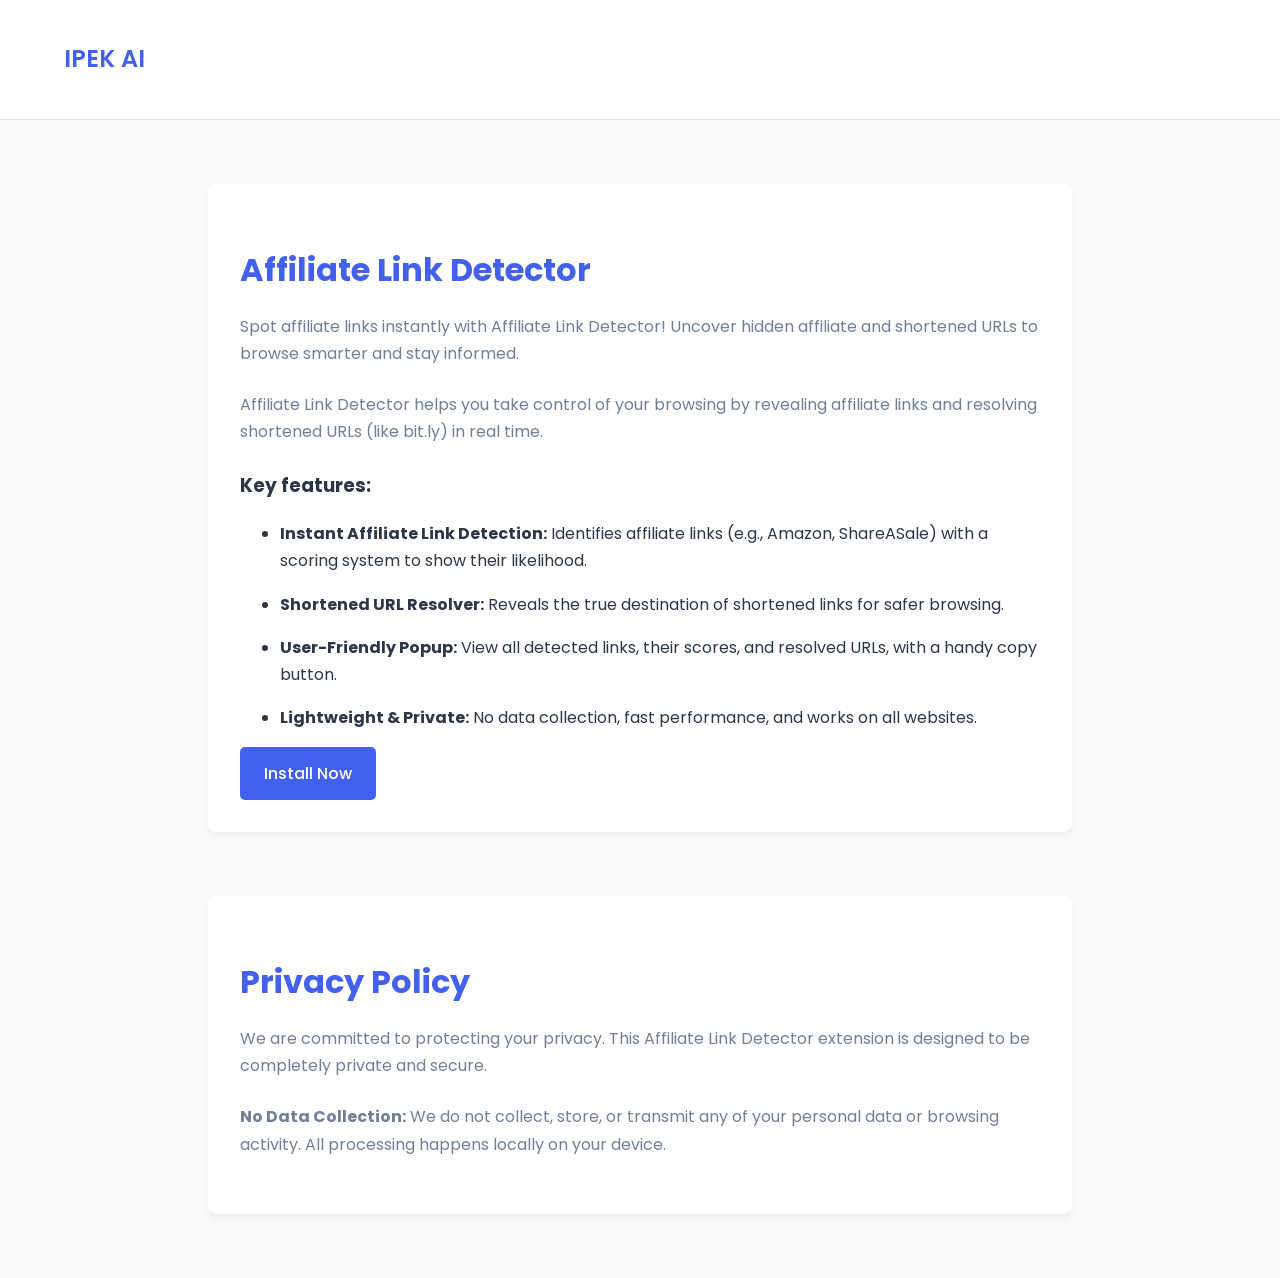
==== affiliate-link-detector.html @ 14a86efe "feat: add privacy policy to affiliate link detector page" ====
<!DOCTYPE html>
<html lang="en">
<head>
    <meta charset="UTF-8">
    <meta name="viewport" content="width=device-width, initial-scale=1.0">
    <title>Affiliate Link Detector - IPEK AI</title>
    <link href="https://fonts.googleapis.com/css2?family=Poppins:wght@300;400;500;600;700&display=swap" rel="stylesheet">
    <style>
        :root {
            --primary-color: #4361ee;
            --text-dark: #2d3748;
            --text-light: #718096;
            --background-main: #f8fafc;
            --card-background: #ffffff;
            --border-color: #e2e8f0;
        }
        body {
            font-family: 'Poppins', sans-serif;
            background-color: var(--background-main);
            color: var(--text-dark);
            line-height: 1.7;
            margin: 0;
            padding: 0;
        }
        .navbar {
            background-color: var(--card-background);
            padding: 1.2rem 5%;
            border-bottom: 1px solid var(--border-color);
            display: flex;
            justify-content: space-between;
            align-items: center;
        }
        .navbar h1 a {
            color: var(--primary-color);
            font-size: 1.5rem;
            font-weight: 600;
            text-decoration: none;
        }
        .container {
            max-width: 800px;
            margin: 4rem auto;
            padding: 2rem;
            background-color: var(--card-background);
            border-radius: 8px;
            box-shadow: 0 4px 6px rgba(0,0,0,0.05);
        }
        h2 {
            color: var(--primary-color);
            font-size: 2rem;
            margin-bottom: 1rem;
        }
        p {
            color: var(--text-light);
            margin-bottom: 1.5rem;
        }
        .features li {
            margin-bottom: 1rem;
        }
        .cta-button {
            display: inline-block;
            background-color: var(--primary-color);
            color: white;
            padding: 0.8rem 1.5rem;
            border-radius: 5px;
            text-decoration: none;
            font-weight: 500;
            transition: background-color 0.3s ease;
        }
        .cta-button:hover {
            background-color: #3f37c9;
        }
    </style>
</head>
<body>
    <nav class="navbar">
        <h1><a href="/">IPEK AI</a></h1>
    </nav>
    <div class="container">
        <h2>Affiliate Link Detector</h2>
        <p>Spot affiliate links instantly with Affiliate Link Detector! Uncover hidden affiliate and shortened URLs to browse smarter and stay informed.</p>
        <p>Affiliate Link Detector helps you take control of your browsing by revealing affiliate links and resolving shortened URLs (like bit.ly) in real time.</p>
        <h3>Key features:</h3>
        <ul class="features">
            <li><strong>Instant Affiliate Link Detection:</strong> Identifies affiliate links (e.g., Amazon, ShareASale) with a scoring system to show their likelihood.</li>
            <li><strong>Shortened URL Resolver:</strong> Reveals the true destination of shortened links for safer browsing.</li>
            <li><strong>User-Friendly Popup:</strong> View all detected links, their scores, and resolved URLs, with a handy copy button.</li>
            <li><strong>Lightweight & Private:</strong> No data collection, fast performance, and works on all websites.</li>
        </ul>
        <a href="#" class="cta-button">Install Now</a>
    </div>

    <div class="container" id="privacy-policy">
        <h2>Privacy Policy</h2>
        <p>We are committed to protecting your privacy. This Affiliate Link Detector extension is designed to be completely private and secure.</p>
        <p><strong>No Data Collection:</strong> We do not collect, store, or transmit any of your personal data or browsing activity. All processing happens locally on your device.</p>
    </div>
</body>
</html>
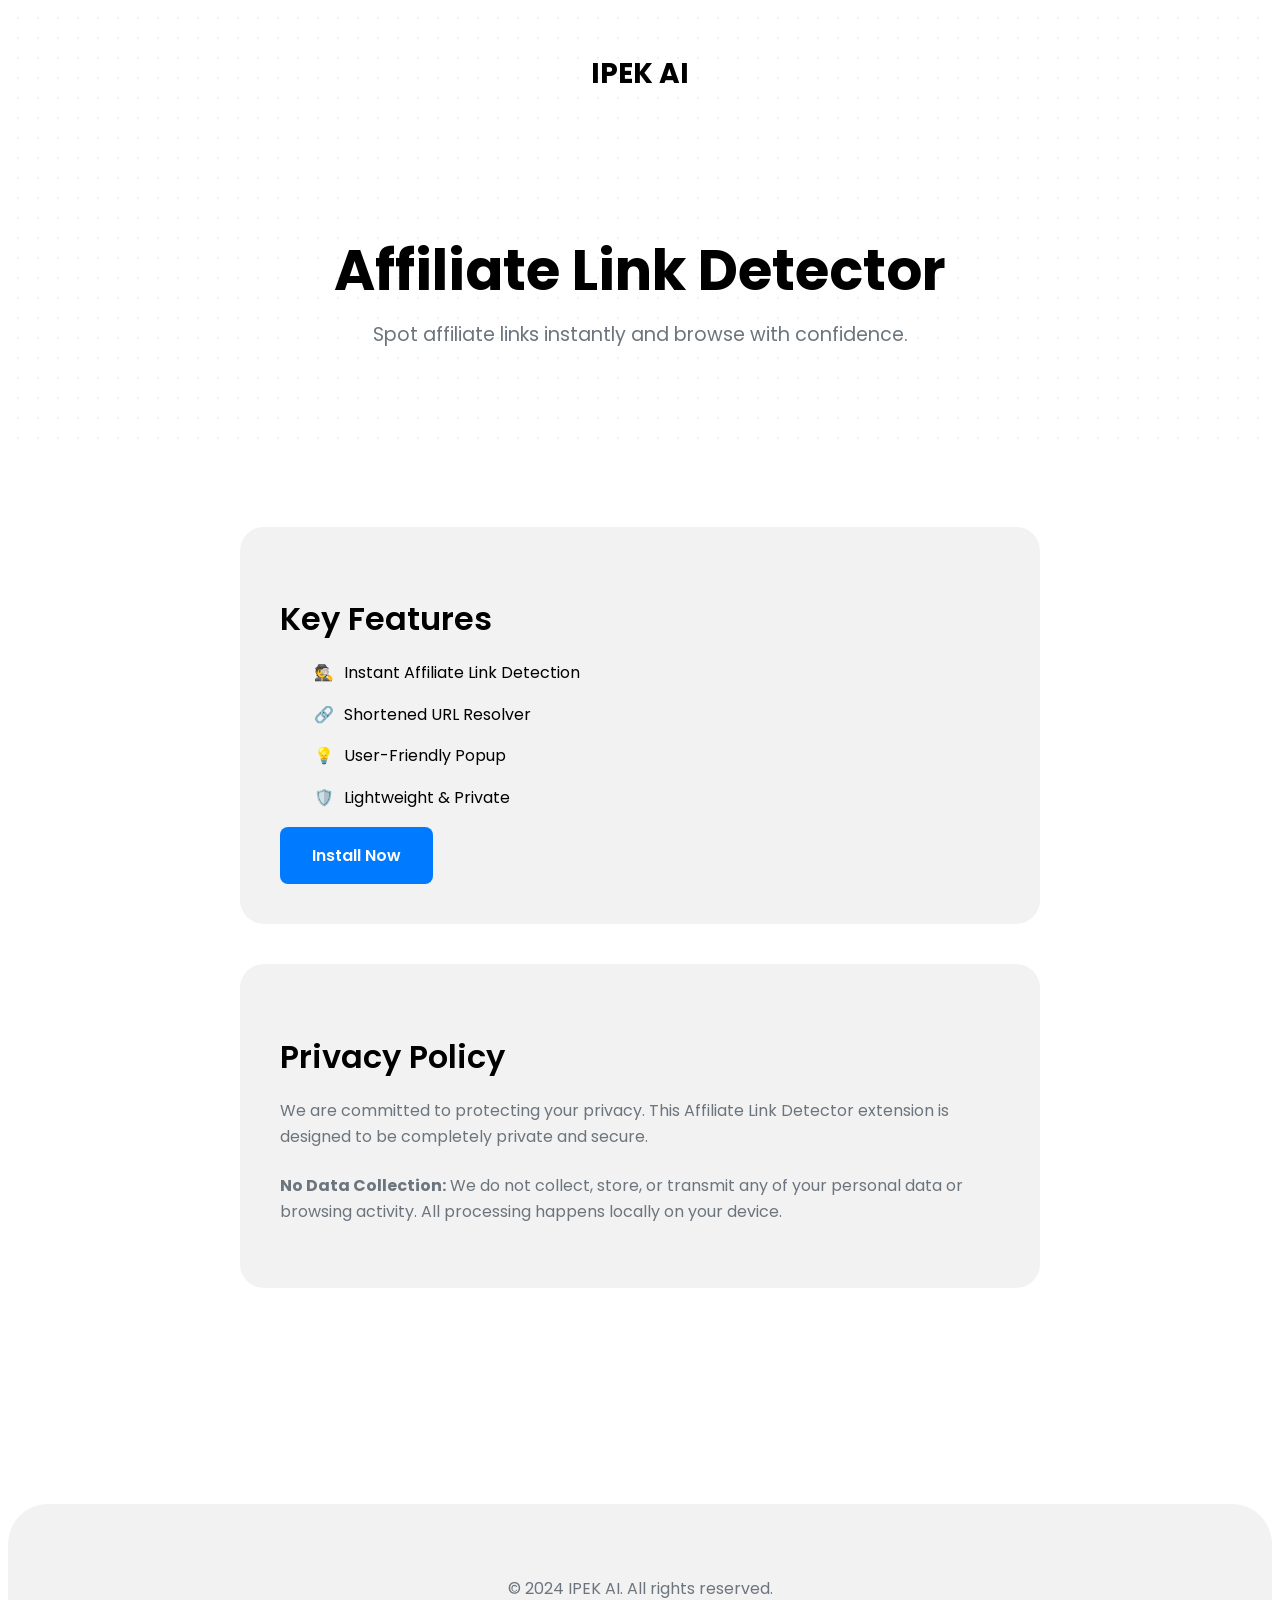
==== commit 3eb85b03: "feat: add privacy policy to affiliate link detector page" ====
--- a/affiliate-link-detector.html
+++ b/affiliate-link-detector.html
@@ -7,92 +7,211 @@
     <link href="https://fonts.googleapis.com/css2?family=Poppins:wght@300;400;500;600;700&display=swap" rel="stylesheet">
     <style>
         :root {
-            --primary-color: #4361ee;
-            --text-dark: #2d3748;
-            --text-light: #718096;
-            --background-main: #f8fafc;
-            --card-background: #ffffff;
-            --border-color: #e2e8f0;
-        }
+            --background: 0 0% 100%;
+            --foreground: 0 0% 0%;
+            --card: 0 0% 100%;
+            --card-foreground: 0 0% 0%;
+            --popover: 0 0% 100%;
+            --popover-foreground: 0 0% 0%;
+            --primary: 0 0% 0%;
+            --primary-foreground: 0 0% 100%;
+            --secondary: 0 0% 95%;
+            --secondary-foreground: 0 0% 0%;
+            --muted: 0 0% 95%;
+            --muted-foreground: 0 0% 45%;
+            --accent: 45 100% 50%;
+            --accent-foreground: 0 0% 0%;
+            --destructive: 0 84.2% 60.2%;
+            --destructive-foreground: 0 0% 100%;
+            --border: 0 0% 95%;
+            --input: 0 0% 95%;
+            --ring: 45 100% 50%;
+            --radius: 1rem;
+        }
+
+        *, :after, :before {
+            box-sizing: border-box;
+            border: 0 solid #e5e7eb;
+        }
+
         body {
             font-family: 'Poppins', sans-serif;
-            background-color: var(--background-main);
-            color: var(--text-dark);
-            line-height: 1.7;
-            margin: 0;
-            padding: 0;
-        }
+            background-color: hsl(var(--background));
+            color: hsl(var(--foreground));
+            line-height: 1.6;
+            -webkit-font-smoothing: antialiased;
+            -moz-osx-font-smoothing: grayscale;
+        }
+
+        .grid-pattern-large {
+            position: relative;
+            overflow: hidden;
+            background-color: white;
+        }
+
+        .grid-pattern-large:before {
+            content: "";
+            position: absolute;
+            top: 0;
+            left: 0;
+            right: 0;
+            bottom: 0;
+            z-index: 0;
+            background-image: radial-gradient(circle, rgba(0,0,0,0.05) 1px, transparent 1px);
+            background-size: 20px 20px;
+        }
+        
+        .grid-pattern-large > * {
+            position: relative;
+            z-index: 1;
+        }
+
         .navbar {
-            background-color: var(--card-background);
-            padding: 1.2rem 5%;
-            border-bottom: 1px solid var(--border-color);
+            padding: 1.5rem 5%;
             display: flex;
-            justify-content: space-between;
+            justify-content: center;
             align-items: center;
         }
+
         .navbar h1 a {
-            color: var(--primary-color);
-            font-size: 1.5rem;
-            font-weight: 600;
+            font-size: 1.75rem;
+            font-weight: 700;
+            color: hsl(var(--primary));
             text-decoration: none;
         }
+
+        .hero {
+            padding: 6rem 1.5rem;
+            text-align: center;
+        }
+
+        .hero h2 {
+            font-size: 3.5rem;
+            font-weight: 700;
+            max-width: 800px;
+            margin: 0 auto 1rem;
+            line-height: 1.2;
+        }
+
+        .hero p {
+            font-size: 1.2rem;
+            max-width: 700px;
+            margin: 0 auto;
+            color: #6c757d;
+        }
+
+        .section {
+            padding: 5rem 5%;
+        }
+        
         .container {
             max-width: 800px;
-            margin: 4rem auto;
-            padding: 2rem;
-            background-color: var(--card-background);
-            border-radius: 8px;
-            box-shadow: 0 4px 6px rgba(0,0,0,0.05);
-        }
-        h2 {
-            color: var(--primary-color);
+            margin: 0 auto;
+        }
+
+        .card {
+            background-color: #f2f2f2;
+            border-radius: 1.5rem;
+            padding: 2.5rem;
+            margin-bottom: 2.5rem;
+        }
+
+        .card h2 {
             font-size: 2rem;
+            font-weight: 600;
             margin-bottom: 1rem;
         }
-        p {
-            color: var(--text-light);
+
+        .card p {
+            color: #6c757d;
             margin-bottom: 1.5rem;
         }
-        .features li {
+
+        .card .features {
+            list-style-type: none;
+            padding: 0;
+        }
+
+        .card .features li {
             margin-bottom: 1rem;
-        }
+            padding-left: 2rem;
+            position: relative;
+        }
+
+        .card .features li .icon {
+            display: inline-block;
+            width: 1.5rem;
+            text-align: center;
+            margin-right: 0.5rem;
+        }
+
         .cta-button {
             display: inline-block;
-            background-color: var(--primary-color);
+            background-color: #007bff;
             color: white;
-            padding: 0.8rem 1.5rem;
-            border-radius: 5px;
+            padding: 1rem 2rem;
+            border-radius: 0.5rem;
             text-decoration: none;
-            font-weight: 500;
+            font-weight: 600;
             transition: background-color 0.3s ease;
         }
+
         .cta-button:hover {
-            background-color: #3f37c9;
+            background-color: #0056b3;
+        }
+
+        footer {
+            text-align: center;
+            padding: 4rem 1.5rem;
+            background-color: #f2f2f2;
+            border-top-left-radius: 40px;
+            border-top-right-radius: 40px;
+            margin-top: 6rem;
+        }
+
+        footer p {
+            margin: 0.5rem 0;
+            color: #6c757d;
         }
     </style>
 </head>
 <body>
-    <nav class="navbar">
-        <h1><a href="/">IPEK AI</a></h1>
-    </nav>
-    <div class="container">
-        <h2>Affiliate Link Detector</h2>
-        <p>Spot affiliate links instantly with Affiliate Link Detector! Uncover hidden affiliate and shortened URLs to browse smarter and stay informed.</p>
-        <p>Affiliate Link Detector helps you take control of your browsing by revealing affiliate links and resolving shortened URLs (like bit.ly) in real time.</p>
-        <h3>Key features:</h3>
-        <ul class="features">
-            <li><strong>Instant Affiliate Link Detection:</strong> Identifies affiliate links (e.g., Amazon, ShareASale) with a scoring system to show their likelihood.</li>
-            <li><strong>Shortened URL Resolver:</strong> Reveals the true destination of shortened links for safer browsing.</li>
-            <li><strong>User-Friendly Popup:</strong> View all detected links, their scores, and resolved URLs, with a handy copy button.</li>
-            <li><strong>Lightweight & Private:</strong> No data collection, fast performance, and works on all websites.</li>
-        </ul>
-        <a href="#" class="cta-button">Install Now</a>
+    <div class="grid-pattern-large">
+        <nav class="navbar">
+            <h1><a href="/">IPEK AI</a></h1>
+        </nav>
+
+        <section class="hero">
+            <h2>Affiliate Link Detector</h2>
+            <p>Spot affiliate links instantly and browse with confidence.</p>
+        </section>
     </div>
 
-    <div class="container" id="privacy-policy">
-        <h2>Privacy Policy</h2>
-        <p>We are committed to protecting your privacy. This Affiliate Link Detector extension is designed to be completely private and secure.</p>
-        <p><strong>No Data Collection:</strong> We do not collect, store, or transmit any of your personal data or browsing activity. All processing happens locally on your device.</p>
-    </div>
+    <main>
+        <section class="section">
+            <div class="container">
+                <div class="card">
+                    <h2>Key Features</h2>
+                    <ul class="features">
+                        <li><span class="icon">🕵️</span>Instant Affiliate Link Detection</li>
+                        <li><span class="icon">🔗</span>Shortened URL Resolver</li>
+                        <li><span class="icon">💡</span>User-Friendly Popup</li>
+                        <li><span class="icon">🛡️</span>Lightweight & Private</li>
+                    </ul>
+                    <a href="#" class="cta-button">Install Now</a>
+                </div>
+
+                <div class="card" id="privacy-policy">
+                    <h2>Privacy Policy</h2>
+                    <p>We are committed to protecting your privacy. This Affiliate Link Detector extension is designed to be completely private and secure.</p>
+                    <p><strong>No Data Collection:</strong> We do not collect, store, or transmit any of your personal data or browsing activity. All processing happens locally on your device.</p>
+                </div>
+            </div>
+        </section>
+    </main>
+
+    <footer>
+        <p>&copy; 2024 IPEK AI. All rights reserved.</p>
+    </footer>
 </body>
 </html>
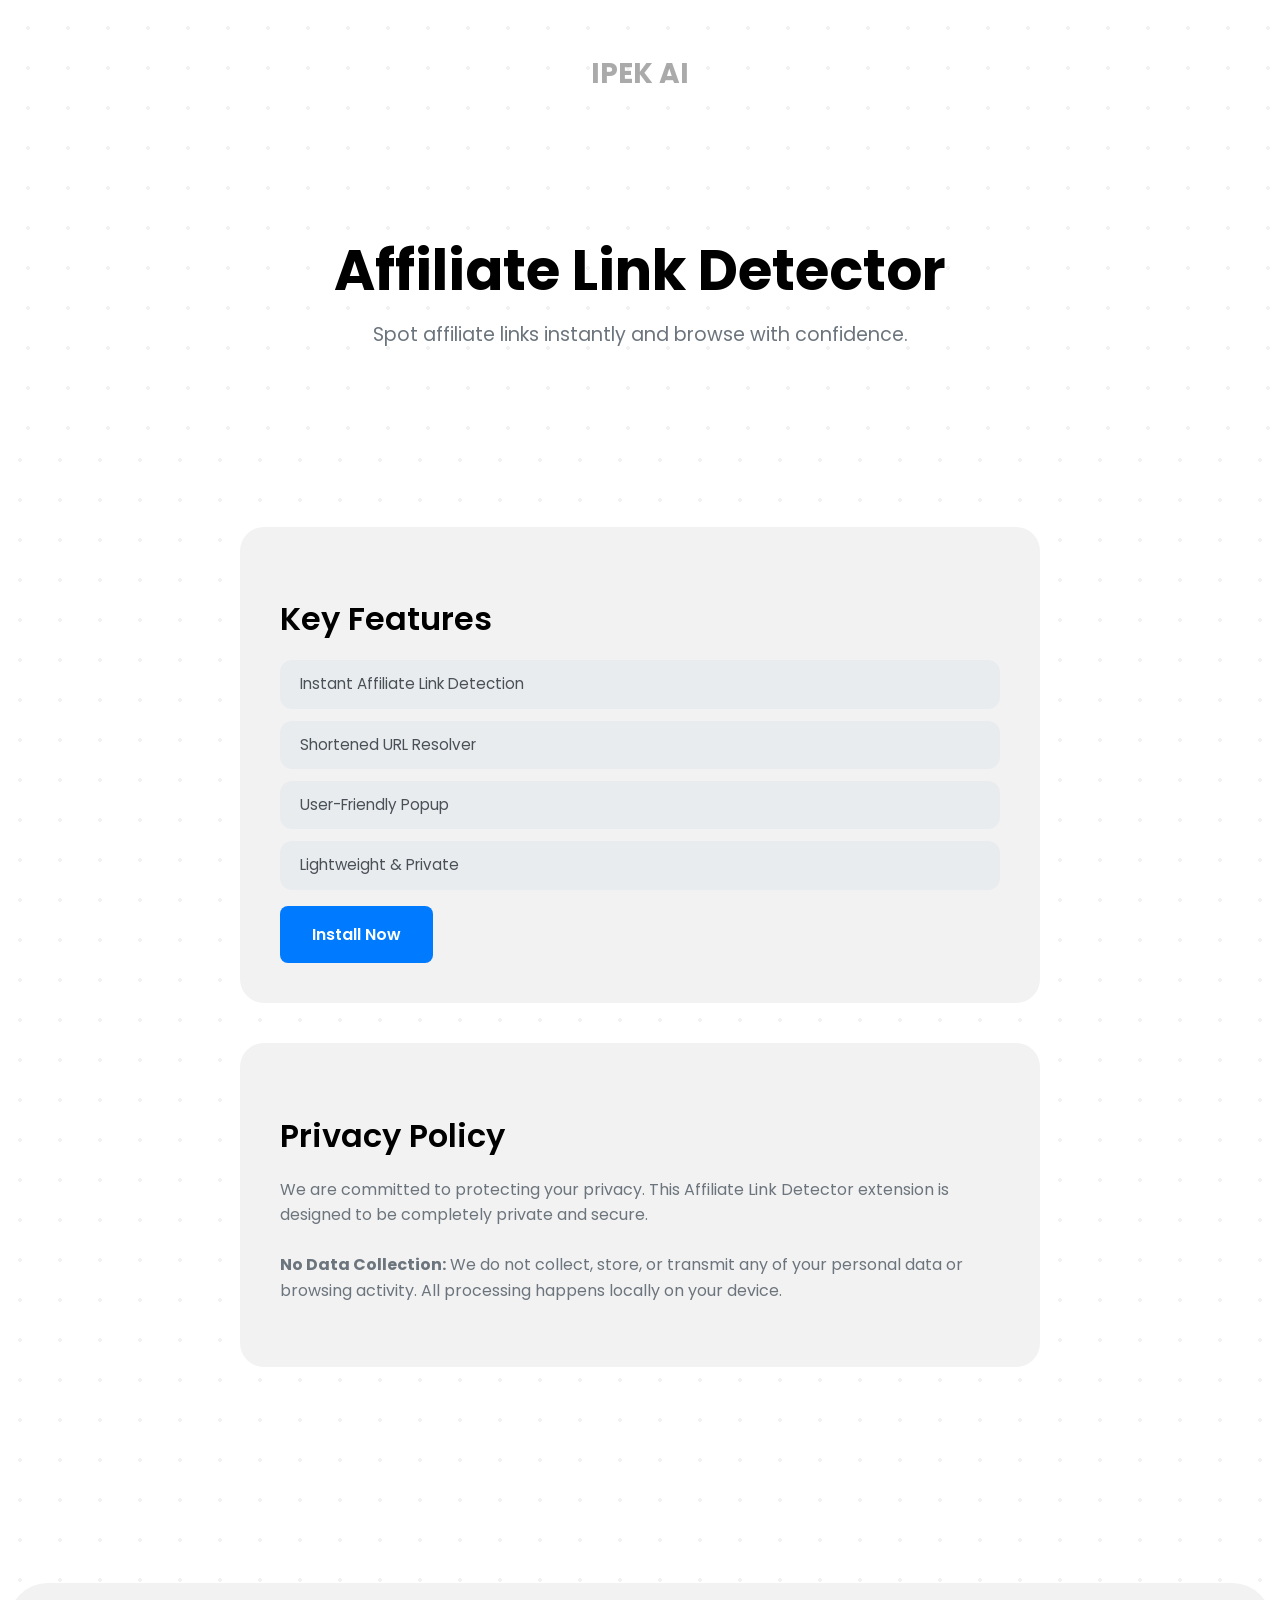
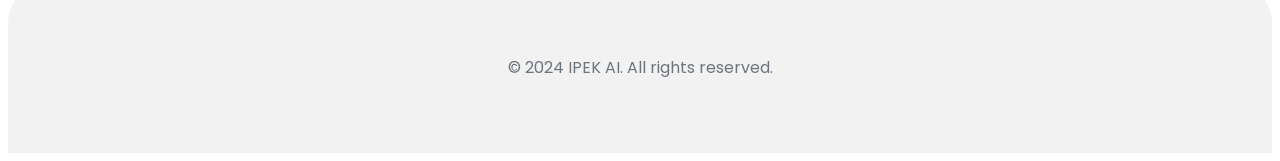
==== commit 41ac94dc: "feat: add privacy policy to affiliate link detector page" ====
--- a/affiliate-link-detector.html
+++ b/affiliate-link-detector.html
@@ -41,6 +41,8 @@
             line-height: 1.6;
             -webkit-font-smoothing: antialiased;
             -moz-osx-font-smoothing: grayscale;
+            background-image: radial-gradient(circle, rgba(0,0,0,0.05) 2px, transparent 1px);
+            background-size: 40px 40px;
         }
 
         .grid-pattern-large {
@@ -57,8 +59,8 @@
             right: 0;
             bottom: 0;
             z-index: 0;
-            background-image: radial-gradient(circle, rgba(0,0,0,0.05) 1px, transparent 1px);
-            background-size: 20px 20px;
+            background-image: radial-gradient(circle, rgba(0,0,0,0.05) 2px, transparent 1px);
+            background-size: 40px 40px;
         }
         
         .grid-pattern-large > * {
@@ -76,7 +78,8 @@
         .navbar h1 a {
             font-size: 1.75rem;
             font-weight: 700;
-            color: hsl(var(--primary));
+            color: hsl(var(--muted-foreground));
+            opacity: 0.6;
             text-decoration: none;
         }
 
@@ -133,16 +136,17 @@
         }
 
         .card .features li {
-            margin-bottom: 1rem;
-            padding-left: 2rem;
-            position: relative;
-        }
-
-        .card .features li .icon {
-            display: inline-block;
-            width: 1.5rem;
-            text-align: center;
-            margin-right: 0.5rem;
+            background-color: #e9ecef;
+            border-radius: 0.75rem;
+            padding: 0.75rem 1.25rem;
+            margin-bottom: 0.75rem;
+            font-size: 0.95rem;
+            color: #495057;
+            transition: background-color 0.3s ease;
+        }
+
+        .card .features li:hover {
+            background-color: #dee2e6;
         }
 
         .cta-button {
@@ -193,12 +197,12 @@
                 <div class="card">
                     <h2>Key Features</h2>
                     <ul class="features">
-                        <li><span class="icon">🕵️</span>Instant Affiliate Link Detection</li>
-                        <li><span class="icon">🔗</span>Shortened URL Resolver</li>
-                        <li><span class="icon">💡</span>User-Friendly Popup</li>
-                        <li><span class="icon">🛡️</span>Lightweight & Private</li>
+                        <li>Instant Affiliate Link Detection</li>
+                        <li>Shortened URL Resolver</li>
+                        <li>User-Friendly Popup</li>
+                        <li>Lightweight & Private</li>
                     </ul>
-                    <a href="#" class="cta-button">Install Now</a>
+                    <a href="https://chromewebstore.google.com/detail/affiliate-link-detector/gfppjbcnaioijahbkmdhbhbmhjalkoac" target="_blank" class="cta-button">Install Now</a>
                 </div>
 
                 <div class="card" id="privacy-policy">
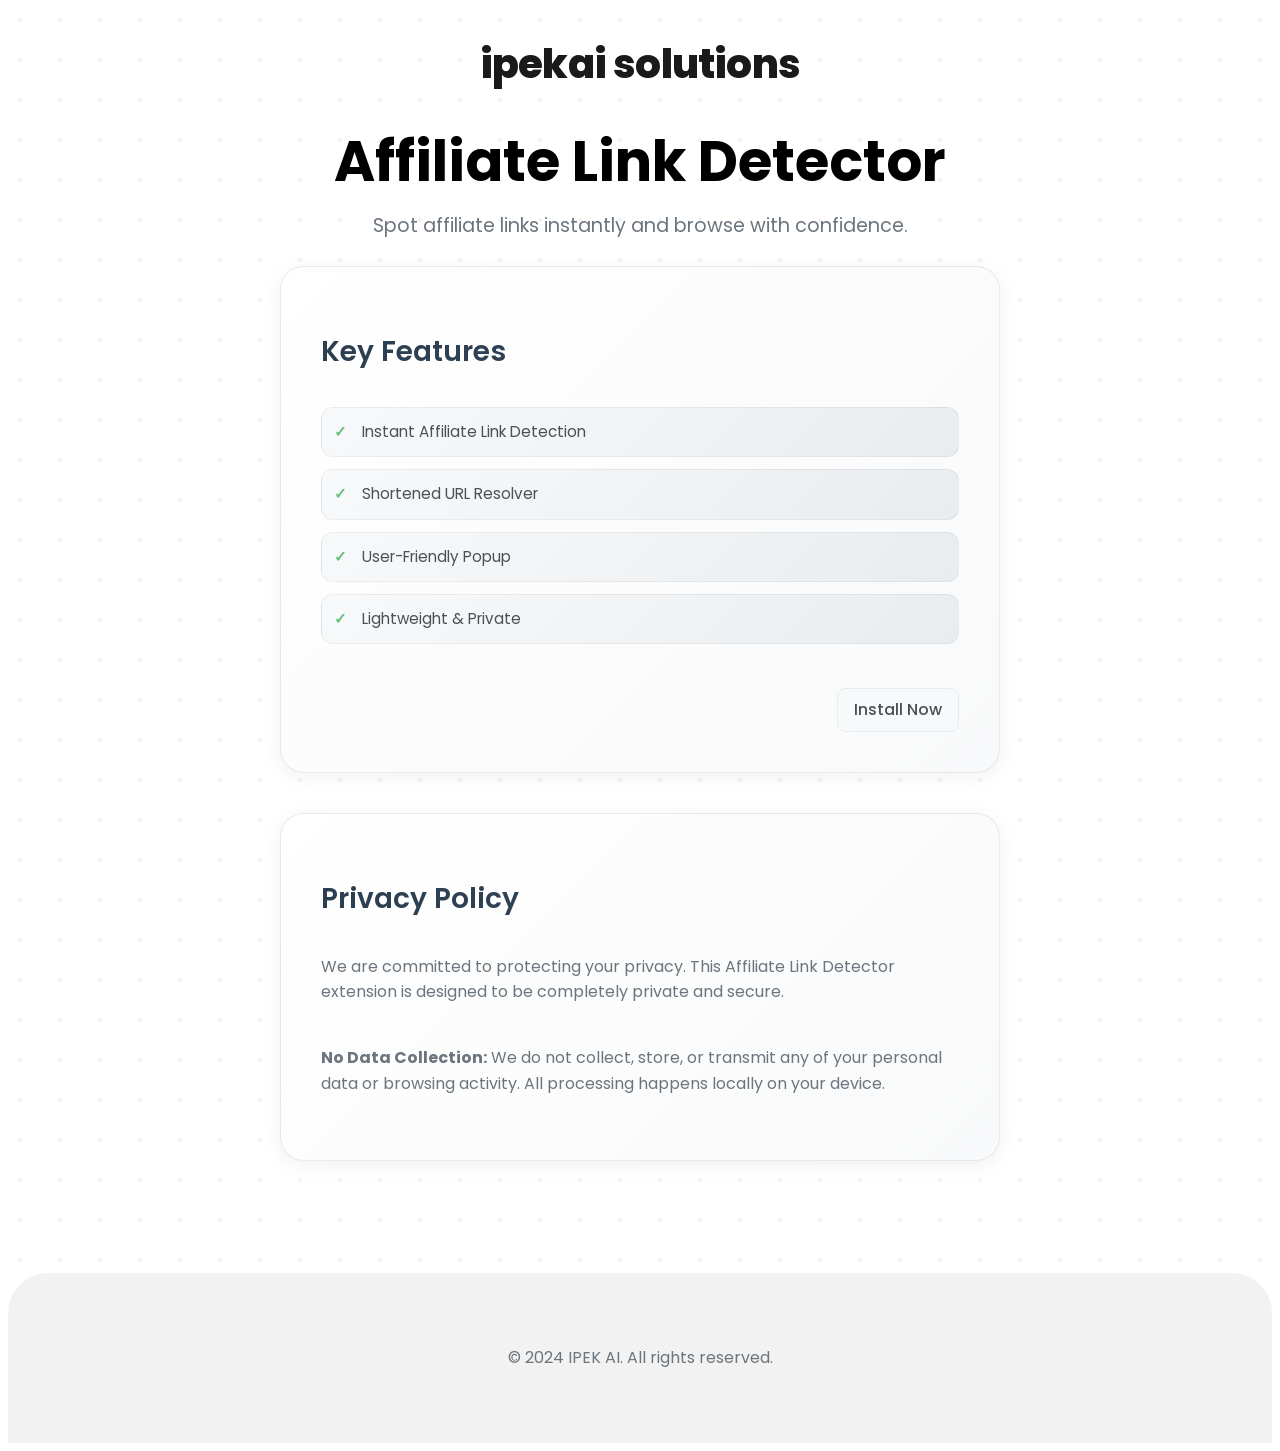
==== commit beccb1e1: "Match affiliate-link-detector page to new design; remove redundant intro heading; subtle buttons Mad" ====
--- a/affiliate-link-detector.html
+++ b/affiliate-link-detector.html
@@ -48,21 +48,8 @@
         .grid-pattern-large {
             position: relative;
             overflow: hidden;
-            background-color: white;
-        }
-
-        .grid-pattern-large:before {
-            content: "";
-            position: absolute;
-            top: 0;
-            left: 0;
-            right: 0;
-            bottom: 0;
-            z-index: 0;
-            background-image: radial-gradient(circle, rgba(0,0,0,0.05) 2px, transparent 1px);
-            background-size: 40px 40px;
-        }
-        
+        }
+
         .grid-pattern-large > * {
             position: relative;
             z-index: 1;
@@ -75,16 +62,26 @@
             align-items: center;
         }
 
+        .title-container {
+            text-align: center;
+        }
+
+        .navbar h1 {
+            font-size: 2.5rem;
+            font-weight: 800;
+            color: #1a1a1a;
+            letter-spacing: -0.02em;
+            text-transform: lowercase;
+            margin: 0;
+        }
+
         .navbar h1 a {
-            font-size: 1.75rem;
-            font-weight: 700;
-            color: hsl(var(--muted-foreground));
-            opacity: 0.6;
+            color: inherit;
             text-decoration: none;
         }
 
         .hero {
-            padding: 6rem 1.5rem;
+            padding: 0.5rem 1.5rem;
             text-align: center;
         }
 
@@ -104,25 +101,50 @@
         }
 
         .section {
-            padding: 5rem 5%;
-        }
-        
+            padding: 1rem 5%;
+        }
+
         .container {
-            max-width: 800px;
+            max-width: 100%;
             margin: 0 auto;
+            padding: 0 5%;
+        }
+
+        .platforms-grid {
+            display: flex;
+            flex-direction: column;
+            gap: 2.5rem;
+            max-width: 720px;
+            margin: 0 auto;
         }
 
         .card {
-            background-color: #f2f2f2;
+            background: linear-gradient(135deg, #ffffff 0%, #f8f9fa 100%);
             border-radius: 1.5rem;
             padding: 2.5rem;
-            margin-bottom: 2.5rem;
+            display: flex;
+            flex-direction: column;
+            transition: all 0.4s cubic-bezier(0.4, 0, 0.2, 1);
+            border: 1px solid rgba(0, 0, 0, 0.08);
+            box-shadow: 0 4px 20px rgba(0, 0, 0, 0.06);
+            position: relative;
+            overflow: hidden;
+        }
+
+        .card:hover {
+            transform: translateY(-12px) scale(1.02);
+            box-shadow: 0 20px 40px rgba(0, 0, 0, 0.15);
+            border-color: rgba(0, 0, 0, 0.12);
         }
 
         .card h2 {
-            font-size: 2rem;
+            font-size: 1.75rem;
             font-weight: 600;
             margin-bottom: 1rem;
+            background: linear-gradient(135deg, #2c3e50 0%, #34495e 100%);
+            -webkit-background-clip: text;
+            -webkit-text-fill-color: transparent;
+            background-clip: text;
         }
 
         .card p {
@@ -136,32 +158,57 @@
         }
 
         .card .features li {
-            background-color: #e9ecef;
+            background: linear-gradient(135deg, #f8f9fa 0%, #e9ecef 100%);
             border-radius: 0.75rem;
             padding: 0.75rem 1.25rem;
             margin-bottom: 0.75rem;
             font-size: 0.95rem;
             color: #495057;
-            transition: background-color 0.3s ease;
+            transition: all 0.3s ease;
+            border: 1px solid rgba(0, 0, 0, 0.05);
+            position: relative;
+            overflow: hidden;
+            padding-left: 2.5rem;
+        }
+
+        .card .features li::before {
+            content: '✓';
+            position: absolute;
+            left: 0.75rem;
+            color: #28a745;
+            font-weight: bold;
+            opacity: 0.7;
         }
 
         .card .features li:hover {
-            background-color: #dee2e6;
+            transform: translateX(4px);
+            box-shadow: 0 2px 8px rgba(0, 0, 0, 0.1);
+        }
+
+        .card .cta-wrap {
+            margin-top: auto;
+            padding-top: 1rem;
+            font-weight: 600;
+            text-align: right;
         }
 
         .cta-button {
             display: inline-block;
-            background-color: #007bff;
-            color: white;
-            padding: 1rem 2rem;
+            color: #495057;
+            padding: 0.5rem 1rem;
             border-radius: 0.5rem;
+            background: #f8f9fa;
+            border: 1px solid #e9ecef;
             text-decoration: none;
-            font-weight: 600;
-            transition: background-color 0.3s ease;
+            font-weight: 500;
+            transition: all 0.3s ease;
         }
 
         .cta-button:hover {
-            background-color: #0056b3;
+            background: #e9ecef;
+            border-color: #dee2e6;
+            transform: translateY(-2px);
+            box-shadow: 0 2px 8px rgba(0, 0, 0, 0.1);
         }
 
         footer {
@@ -182,7 +229,9 @@
 <body>
     <div class="grid-pattern-large">
         <nav class="navbar">
-            <h1><a href="/">IPEK AI</a></h1>
+            <div class="title-container">
+                <h1><a href="index.html">IPEKAI SOLUTIONS</a></h1>
+            </div>
         </nav>
 
         <section class="hero">
@@ -191,24 +240,28 @@
         </section>
     </div>
 
-    <main>
+    <main role="main">
         <section class="section">
             <div class="container">
-                <div class="card">
-                    <h2>Key Features</h2>
-                    <ul class="features">
-                        <li>Instant Affiliate Link Detection</li>
-                        <li>Shortened URL Resolver</li>
-                        <li>User-Friendly Popup</li>
-                        <li>Lightweight & Private</li>
-                    </ul>
-                    <a href="https://chromewebstore.google.com/detail/affiliate-link-detector/gfppjbcnaioijahbkmdhbhbmhjalkoac" target="_blank" class="cta-button">Install Now</a>
-                </div>
-
-                <div class="card" id="privacy-policy">
-                    <h2>Privacy Policy</h2>
-                    <p>We are committed to protecting your privacy. This Affiliate Link Detector extension is designed to be completely private and secure.</p>
-                    <p><strong>No Data Collection:</strong> We do not collect, store, or transmit any of your personal data or browsing activity. All processing happens locally on your device.</p>
+                <div class="platforms-grid">
+                    <div class="card">
+                        <h2>Key Features</h2>
+                        <ul class="features">
+                            <li>Instant Affiliate Link Detection</li>
+                            <li>Shortened URL Resolver</li>
+                            <li>User-Friendly Popup</li>
+                            <li>Lightweight & Private</li>
+                        </ul>
+                        <div class="cta-wrap">
+                            <a href="https://chromewebstore.google.com/detail/affiliate-link-detector/gfppjbcnaioijahbkmdhbhbmhjalkoac" target="_blank" class="cta-button">Install Now</a>
+                        </div>
+                    </div>
+
+                    <div class="card" id="privacy-policy">
+                        <h2>Privacy Policy</h2>
+                        <p>We are committed to protecting your privacy. This Affiliate Link Detector extension is designed to be completely private and secure.</p>
+                        <p><strong>No Data Collection:</strong> We do not collect, store, or transmit any of your personal data or browsing activity. All processing happens locally on your device.</p>
+                    </div>
                 </div>
             </div>
         </section>
